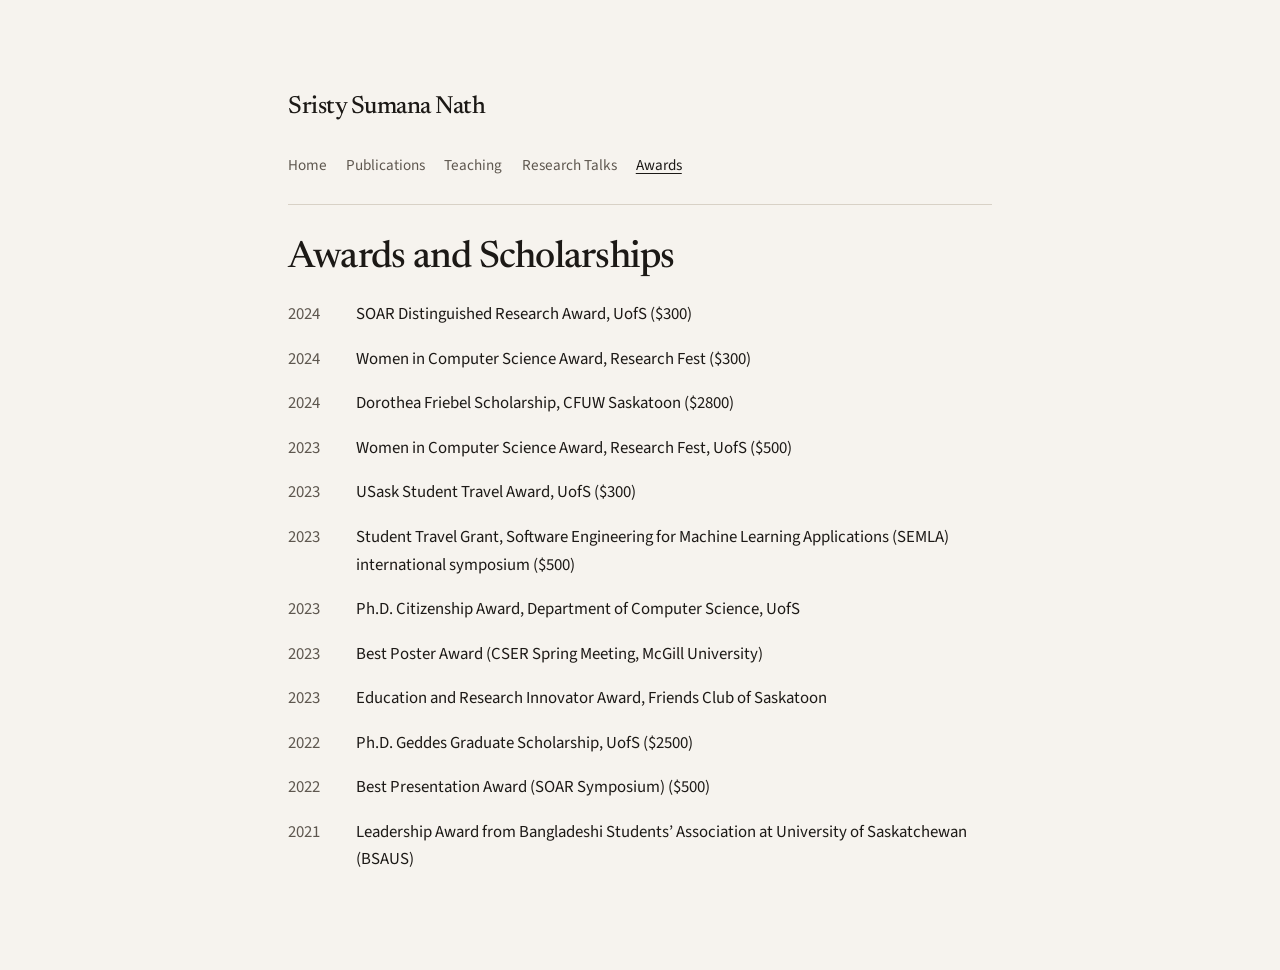
==== pages/awards.html @ 0af2bb42 "First commit- Added a simple home page Co-authored-by: Cursor <cursoragent@cursor.com>" ====
<!DOCTYPE html>
<html lang="en">
  <head>
    <meta charset="utf-8" />
    <meta name="viewport" content="width=device-width, initial-scale=1" />
    <title>Awards · Sristy Sumana Nath</title>
    <meta
      name="description"
      content="Awards and scholarships received by Sristy Sumana Nath."
    />
    <link rel="icon" href="../design/favicon.svg" type="image/svg+xml" />
    <link rel="preconnect" href="https://fonts.googleapis.com" />
    <link rel="preconnect" href="https://fonts.gstatic.com" crossorigin />
    <link
      href="https://fonts.googleapis.com/css2?family=Newsreader:ital,opsz,wght@0,6..72,400;0,6..72,500;0,6..72,600;1,6..72,400&family=Source+Sans+3:ital,wght@0,400;0,500;0,600;1,400&display=swap"
      rel="stylesheet"
    />
    <link rel="stylesheet" href="../design/styles.css" />
  </head>
  <body>
    <div class="page">
      <header class="masthead compact">
        <p class="site-name"><a href="index.html">Sristy Sumana Nath</a></p>
        <nav class="site-nav" aria-label="Primary">
          <ul>
            <li><a href="index.html">Home</a></li>
            <li><a href="publications.html">Publications</a></li>
            <li><a href="teaching.html">Teaching</a></li>
            <li><a href="research-talks.html">Research Talks</a></li>
            <li><a href="awards.html" aria-current="page">Awards</a></li>
          </ul>
        </nav>
      </header>

      <main>
        <h1 class="page-title">Awards and Scholarships</h1>
        <ul class="awards">
          <li>
            <span class="year">2024</span>
            <span>SOAR Distinguished Research Award, UofS ($300)</span>
          </li>
          <li>
            <span class="year">2024</span>
            <span>Women in Computer Science Award, Research Fest ($300)</span>
          </li>
          <li>
            <span class="year">2024</span>
            <span>Dorothea Friebel Scholarship, CFUW Saskatoon ($2800)</span>
          </li>
          <li>
            <span class="year">2023</span>
            <span
              >Women in Computer Science Award, Research Fest, UofS
              ($500)</span
            >
          </li>
          <li>
            <span class="year">2023</span>
            <span>USask Student Travel Award, UofS ($300)</span>
          </li>
          <li>
            <span class="year">2023</span>
            <span
              >Student Travel Grant, Software Engineering for Machine Learning
              Applications (SEMLA) international symposium ($500)</span
            >
          </li>
          <li>
            <span class="year">2023</span>
            <span
              >Ph.D. Citizenship Award, Department of Computer Science,
              UofS</span
            >
          </li>
          <li>
            <span class="year">2023</span>
            <span>Best Poster Award (CSER Spring Meeting, McGill University)</span>
          </li>
          <li>
            <span class="year">2023</span>
            <span
              >Education and Research Innovator Award, Friends Club of
              Saskatoon</span
            >
          </li>
          <li>
            <span class="year">2022</span>
            <span>Ph.D. Geddes Graduate Scholarship, UofS ($2500)</span>
          </li>
          <li>
            <span class="year">2022</span>
            <span>Best Presentation Award (SOAR Symposium) ($500)</span>
          </li>
          <li>
            <span class="year">2021</span>
            <span
              >Leadership Award from Bangladeshi Students’ Association at
              University of Saskatchewan (BSAUS)</span
            >
          </li>
        </ul>
      </main>
    </div>
  </body>
</html>
---- design/styles.css ----
:root {
  --paper: #f6f3ee;
  --ink: #1c1916;
  --muted: #5e574f;
  --rule: #d8d1c6;
  --link: #1c1916;
}

*,
*::before,
*::after {
  box-sizing: border-box;
}

html {
  -webkit-font-smoothing: antialiased;
  text-rendering: optimizeLegibility;
}

body {
  margin: 0;
  min-height: 100vh;
  background: var(--paper);
  color: var(--ink);
  font-family: "Source Sans 3", "Segoe UI", sans-serif;
  font-size: 1.05rem;
  line-height: 1.65;
}

.page {
  width: min(44rem, calc(100% - 3rem));
  margin: 0 auto;
  padding: 5.5rem 0 6rem;
}

.masthead {
  padding-bottom: 2.25rem;
  border-bottom: 1px solid var(--rule);
}

.masthead.compact {
  padding-bottom: 1.5rem;
}

h1 {
  margin: 0;
  font-family: "Newsreader", "Iowan Old Style", "Palatino Linotype", serif;
  font-size: clamp(2.4rem, 6vw, 3.35rem);
  font-weight: 500;
  letter-spacing: -0.02em;
  line-height: 1.1;
}

.page-title {
  margin: 2.1rem 0 1.35rem;
  font-size: clamp(1.85rem, 4vw, 2.35rem);
}

.site-name {
  margin: 0;
  font-family: "Newsreader", "Iowan Old Style", "Palatino Linotype", serif;
  font-size: 1.55rem;
  font-weight: 500;
  letter-spacing: -0.02em;
}

.site-name a {
  color: inherit;
  text-decoration: none;
}

.site-name a:hover,
.site-name a:focus-visible {
  text-decoration: underline;
  text-underline-offset: 0.16em;
}

.site-nav {
  margin-top: 1.45rem;
}

.site-nav ul {
  display: flex;
  flex-wrap: wrap;
  gap: 0.4rem 1.2rem;
  margin: 0;
  padding: 0;
  list-style: none;
}

.site-nav a {
  color: var(--muted);
  font-size: 0.95rem;
  text-decoration: none;
}

.site-nav a:hover,
.site-nav a:focus-visible,
.site-nav a[aria-current="page"] {
  color: var(--ink);
  text-decoration: underline;
  text-decoration-thickness: 1px;
  text-underline-offset: 0.22em;
}

.role {
  margin: 0.7rem 0 0;
  color: var(--muted);
  font-size: 1.05rem;
  letter-spacing: 0.01em;
}

.contact {
  margin: 1.15rem 0 0;
  font-size: 0.95rem;
}

.contact a,
.biblio a,
.talks a {
  color: var(--link);
  text-decoration: underline;
  text-decoration-thickness: 1px;
  text-underline-offset: 0.18em;
}

.contact a:hover,
.contact a:focus-visible,
.biblio a:hover,
.biblio a:focus-visible,
.talks a:hover,
.talks a:focus-visible {
  text-decoration-thickness: 2px;
}

.sep {
  margin: 0 0.45rem;
  color: var(--rule);
}

section {
  padding: 2.1rem 0 0;
}

h2 {
  margin: 0 0 0.85rem;
  color: var(--muted);
  font-family: "Source Sans 3", "Segoe UI", sans-serif;
  font-size: 0.78rem;
  font-weight: 600;
  letter-spacing: 0.14em;
  text-transform: uppercase;
}

p {
  margin: 0 0 0.9rem;
}

p:last-child {
  margin-bottom: 0;
}

cite {
  font-style: italic;
  font-family: "Newsreader", "Iowan Old Style", serif;
}

.education {
  margin: 0;
  padding: 0;
  list-style: none;
}

.education li + li {
  margin-top: 1.2rem;
}

.degree {
  margin: 0;
  font-weight: 600;
}

.meta {
  margin: 0.15rem 0 0;
  color: var(--muted);
  font-size: 0.98rem;
}

.biblio,
.talks {
  margin: 0;
  padding-left: 1.5rem;
}

.biblio li,
.talks li {
  margin-bottom: 1.15rem;
  padding-left: 0.25rem;
}

.biblio li:last-child,
.talks li:last-child {
  margin-bottom: 0;
}

.doi {
  color: var(--muted);
  white-space: nowrap;
}

.awards {
  margin: 0;
  padding: 0;
  list-style: none;
}

.awards li {
  display: grid;
  grid-template-columns: 3.4rem minmax(0, 1fr);
  gap: 0.85rem;
  margin-bottom: 1.05rem;
}

.awards li:last-child {
  margin-bottom: 0;
}

.awards .year {
  color: var(--muted);
}

@media (max-width: 560px) {
  .page {
    width: min(44rem, calc(100% - 2rem));
    padding-top: 3.25rem;
  }

  .contact {
    display: flex;
    flex-direction: column;
    gap: 0.35rem;
  }

  .sep {
    display: none;
  }
}
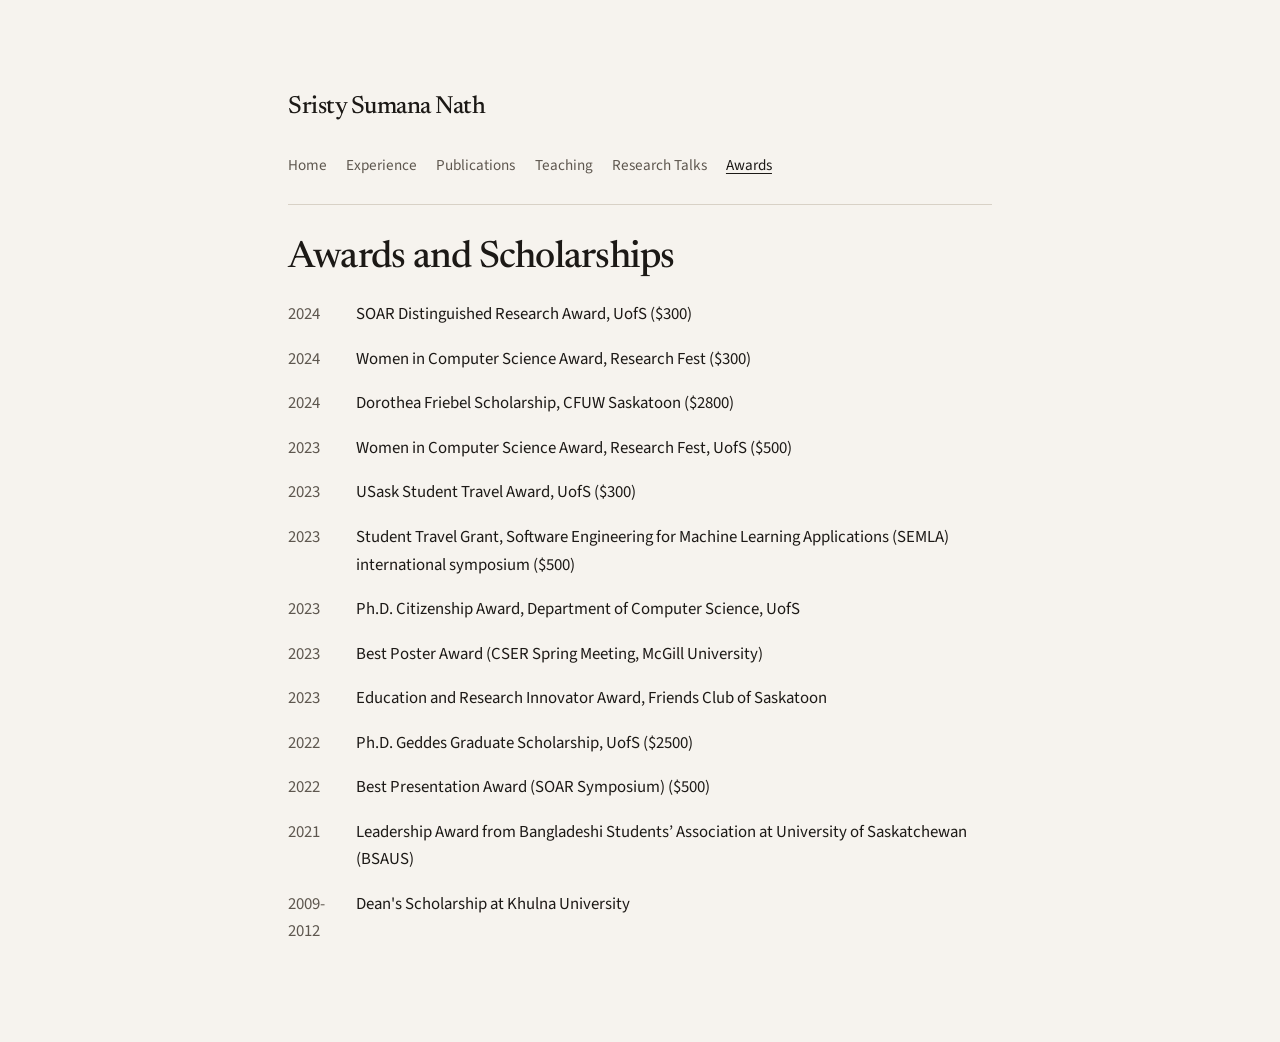
==== commit c148d91e: "Add an Experience page and include it in the site menu. Co-authored-by: Cursor <cursoragent@cursor.c" ====
--- a/pages/awards.html
+++ b/pages/awards.html
@@ -24,6 +24,7 @@
         <nav class="site-nav" aria-label="Primary">
           <ul>
             <li><a href="index.html">Home</a></li>
+            <li><a href="experience.html">Experience</a></li>
             <li><a href="publications.html">Publications</a></li>
             <li><a href="teaching.html">Teaching</a></li>
             <li><a href="research-talks.html">Research Talks</a></li>
@@ -93,10 +94,12 @@
           </li>
           <li>
             <span class="year">2021</span>
-            <span
-              >Leadership Award from Bangladeshi Students’ Association at
-              University of Saskatchewan (BSAUS)</span
-            >
+            <span>Leadership Award from Bangladeshi Students’ Association at
+              University of Saskatchewan (BSAUS)</span>
+          </li>
+          <li>
+            <span class="year">2009-2012</span>
+            <span>Dean's Scholarship at Khulna University</span>
           </li>
         </ul>
       </main>
--- a/design/styles.css
+++ b/design/styles.css
@@ -229,6 +229,27 @@
   color: var(--muted);
 }
 
+.jobs {
+  margin: 0;
+  padding: 0;
+  list-style: none;
+}
+
+.jobs li + li {
+  margin-top: 1.75rem;
+}
+
+.job-title {
+  margin: 0;
+  font-weight: 600;
+}
+
+.job-meta {
+  margin: 0.15rem 0 0.55rem;
+  color: var(--muted);
+  font-size: 0.98rem;
+}
+
 @media (max-width: 560px) {
   .page {
     width: min(44rem, calc(100% - 2rem));
